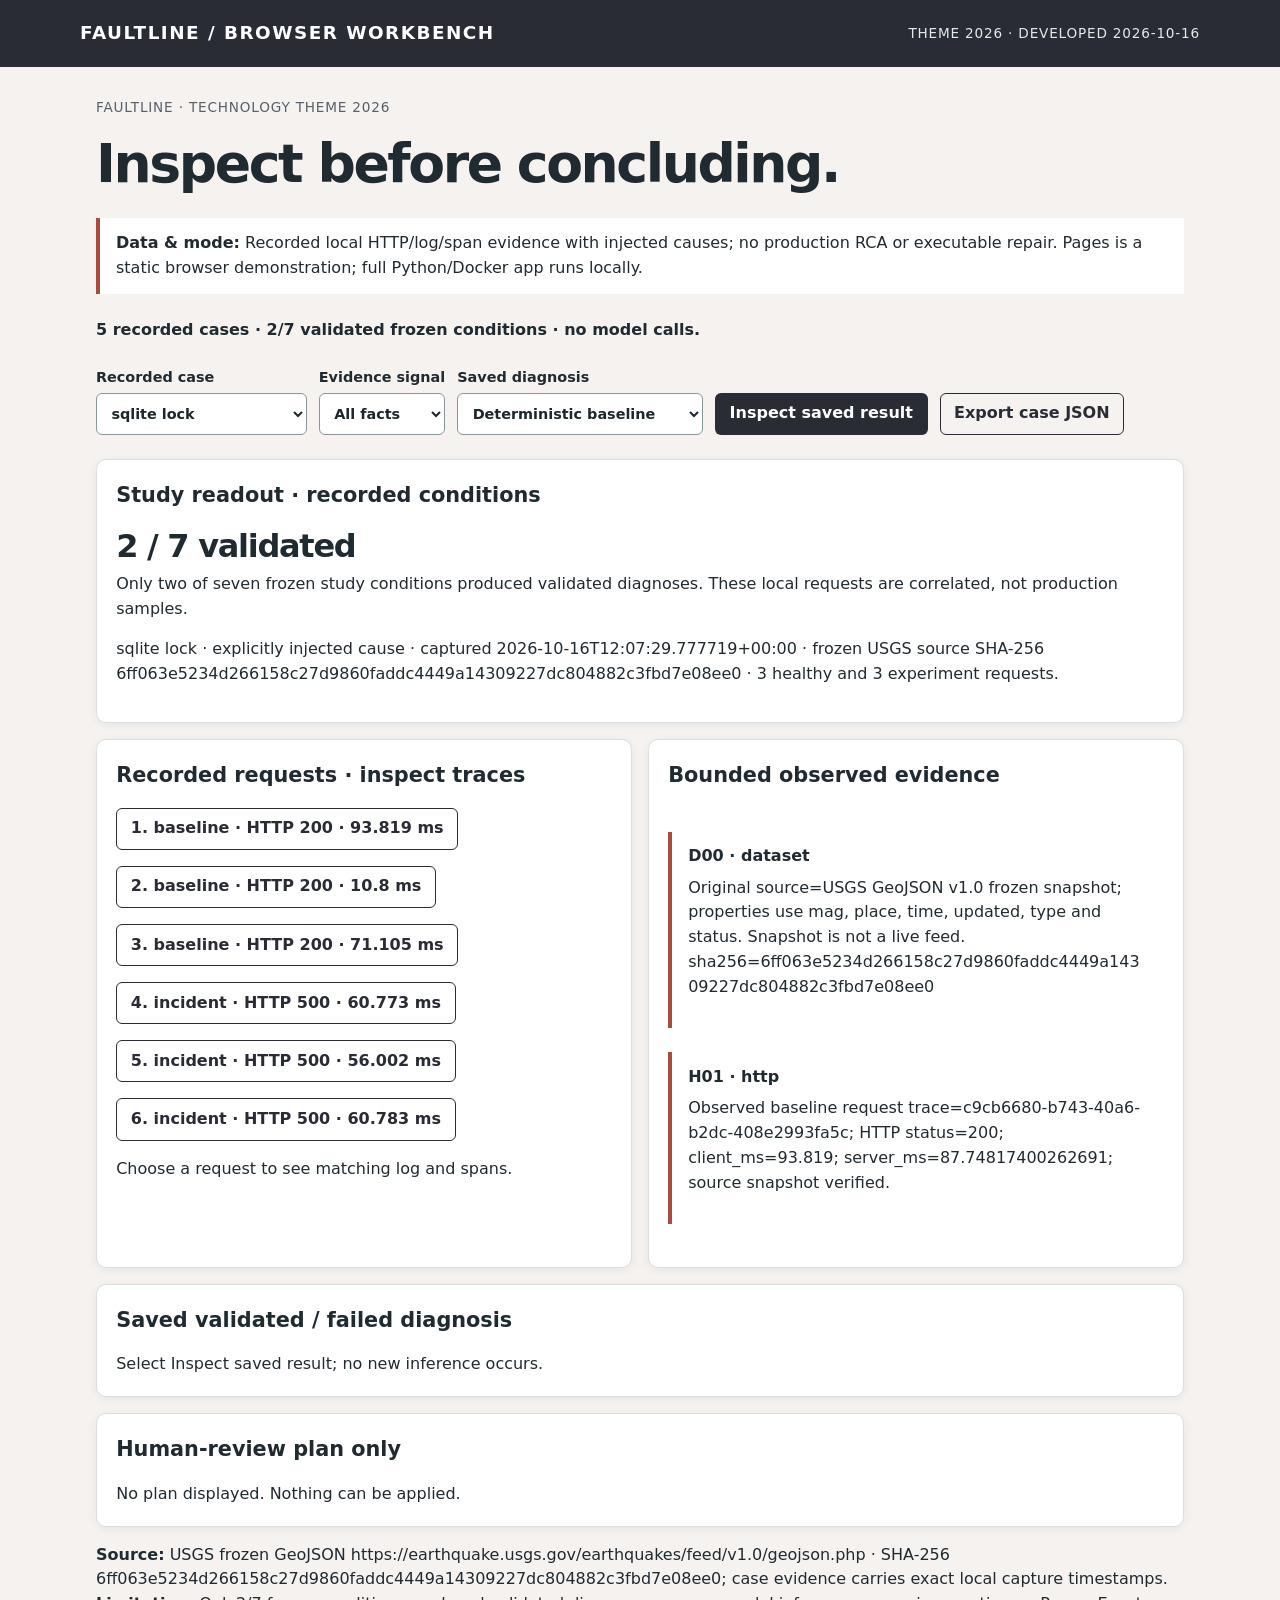
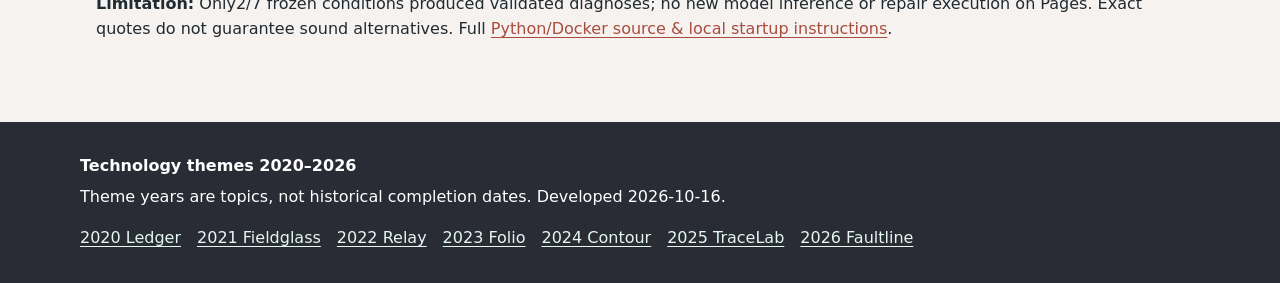
==== docs/index.html @ 8237dc5b "Build Faultline workbench with verified local app and Pages demo" ====
<!doctype html><html lang="en"><head><meta charset="utf-8"><meta name="viewport" content="width=device-width,initial-scale=1"><title>Faultline — browser demonstration</title><meta name="description" content="Recorded local HTTP/log/span evidence with injected causes; no production RCA or executable repair."><link rel="stylesheet" href="./style.css"><script src="./app.js" defer></script></head><body><a class="skip" href="#main">Skip to workbench</a><header class="top"><span class="brand">Faultline / browser workbench</span><span class="tag">Theme 2026 · Developed 2026-10-16</span></header><main id="main" class="shell"><p class="tag">Faultline · technology theme 2026</p><h1>Inspect before concluding.</h1><div class="disclosure"><strong>Data &amp; mode:</strong> Recorded local HTTP/log/span evidence with injected causes; no production RCA or executable repair. Pages is a static browser demonstration; full Python/Docker app runs locally.</div><p id="status" class="status" role="status">Loading fixture…</p><div class="controls" id="controls"></div><div class="grid" id="workspace"></div><p class="source"><strong>Source:</strong> <span id="source-attribution"></span> <strong>Limitation:</strong> Only2/7 frozen conditions produced validated diagnoses; no new model inference or repair execution on Pages. Exact quotes do not guarantee sound alternatives. Full <a href="https://github.com/skuraganti/2026-ai-incident-investigator">Python/Docker source &amp; local startup instructions</a>.</p></main><footer class="timeline-footer"><strong>Technology themes 2020–2026</strong><p>Theme years are topics, not historical completion dates. Developed 2026-10-16.</p><nav aria-label="Technology theme timeline"><a href="https://skuraganti.github.io/2020-personal-spending-tracker/">2020 Ledger</a> <a href="https://skuraganti.github.io/2021-live-earth-dashboard/">2021 Fieldglass</a> <a href="https://skuraganti.github.io/2022-data-pipeline-monitor/">2022 Relay</a> <a href="https://skuraganti.github.io/2023-private-ai-knowledge-engine/">2023 Folio</a> <a href="https://skuraganti.github.io/2024-ai-codebase-explorer/">2024 Contour</a> <a href="https://skuraganti.github.io/2025-ai-agent-evaluation-lab/">2025 TraceLab</a> <a href="https://skuraganti.github.io/2026-ai-incident-investigator/">2026 Faultline</a></nav></footer></body></html>
---- docs/style.css ----
:root{--accent:#aa4c3d;--dark:#292b35;--bg:#f5f2f0;--panel:#fff;--ink:#202a31;--muted:#56616a;--line:#d8dfdc}
*{box-sizing:border-box}html{scroll-behavior:smooth}body{margin:0;background:var(--bg,#f4f3ed);color:var(--ink,#202a31);font:16px/1.55 system-ui,-apple-system,"Segoe UI",sans-serif}a{color:var(--accent,#186c72);text-underline-offset:3px}a:focus-visible,button:focus-visible,input:focus-visible,select:focus-visible{outline:3px solid #b85825;outline-offset:3px}.skip{position:absolute;left:-9999px;top:0;padding:1rem;background:#fff;z-index:20}.skip:focus{left:1rem}.top{background:var(--dark,#19343a);color:#fff;padding:1.2rem max(1rem,calc((100vw - 1120px)/2));display:flex;align-items:center;justify-content:space-between;gap:1rem;flex-wrap:wrap}.top a{color:#fff}.brand{font-size:1.15rem;font-weight:800;letter-spacing:.08em;text-transform:uppercase}.tag{font-size:.85rem;letter-spacing:.06em;text-transform:uppercase;color:var(--muted,#5c6668)}.top .tag{color:#e0ebe8}.shell{max-width:1120px;margin:auto;padding:1.5rem 1rem 4rem}h1{font-size:clamp(2rem,5vw,3.35rem);letter-spacing:-.045em;line-height:1.12;margin:.25rem 0 .65rem}h2{font-size:1.3rem;margin:0 0 1rem}h3{font-size:1rem;margin:.3rem 0}p{margin:.4rem 0 1rem}.intro{max-width:760px;color:var(--muted,#5c6668)}.disclosure{border-left:4px solid var(--accent,#186c72);padding:.8rem 1rem;background:var(--panel,#fff);margin:1.5rem 0}.controls{display:flex;align-items:end;flex-wrap:wrap;gap:.75rem;margin:1.5rem 0}.controls label,.field{display:grid;gap:.25rem;font-weight:600;font-size:.9rem}.controls input,.controls select,input,select,button{font:inherit}input,select{min-height:42px;max-width:100%;padding:.45rem .65rem;border:1px solid #87979b;border-radius:6px;background:#fff;color:#1c272b}button{min-height:42px;padding:.48rem .85rem;background:var(--dark,#19343a);color:#fff;border:1px solid transparent;border-radius:6px;cursor:pointer;font-weight:650}button:hover{filter:brightness(1.18)}button:disabled{opacity:.55;cursor:not-allowed}.secondary{background:transparent;color:var(--dark,#19343a);border-color:var(--dark,#19343a)}.grid{display:grid;grid-template-columns:repeat(2,minmax(0,1fr));gap:1rem;margin:1rem 0}.panel{min-width:0;padding:1.2rem;background:var(--panel,#fff);border:1px solid var(--line,#d8dfdc);border-radius:10px;box-shadow:0 2px 10px #152c3010}.wide{grid-column:1/-1}.metric{font-size:2rem;letter-spacing:-.04em;font-weight:750;line-height:1.2}.muted,small{color:var(--muted,#5c6668)}.scroll{overflow:auto;max-height:440px}table{border-collapse:collapse;width:100%;font-size:.9rem}th{text-align:left;color:var(--muted,#5c6668);font-size:.8rem;text-transform:uppercase;letter-spacing:.035em}th,td{padding:.55rem .65rem;border-bottom:1px solid var(--line,#d8dfdc);vertical-align:top}tbody tr:hover{background:#eeeeea}td.num,th.num{font-variant-numeric:tabular-nums;text-align:right}.bars{display:grid;gap:.65rem}.bar-row{display:grid;grid-template-columns:minmax(80px,135px) 1fr auto;align-items:center;gap:.6rem;font-size:.87rem}.track{height:15px;background:#e4eae7;border-radius:4px;overflow:hidden}.fill{display:block;height:100%;min-width:2px;background:var(--accent,#186c72);border-radius:0 4px 4px 0}.bar-row:focus-visible{outline:2px solid #b85825}pre{font:12px/1.5 ui-monospace,SFMono-Regular,monospace;white-space:pre-wrap;overflow-wrap:anywhere;background:#15242a;color:#e8f1ed;padding:1rem;max-height:370px;overflow:auto;border-radius:6px}.list{padding-left:1.3rem}.list li{margin:.5rem 0}.timeline-footer{background:var(--dark,#19343a);color:#fff;padding:2rem max(1rem,calc((100vw - 1120px)/2))}.timeline-footer a{color:#e4f7f1}.timeline-footer nav{display:flex;flex-wrap:wrap;gap:.5rem 1rem}.timeline-footer p{max-width:800px}.status{min-height:1.5rem;font-weight:600}.error{color:#9b2721}.good{color:#14603e}.pill{display:inline-block;padding:.1rem .5rem;border-radius:100px;background:#e5eee9;font-size:.8rem;font-weight:650}.source{overflow-wrap:anywhere}.visually-hidden{position:absolute;clip:rect(0,0,0,0);width:1px;height:1px;overflow:hidden;white-space:nowrap}@media(max-width:700px){.grid{grid-template-columns:1fr}.bar-row{grid-template-columns:90px 1fr auto}.shell{padding-top:1rem}.top{padding:1rem}.controls>*{flex:1 1 145px}.scroll{max-height:350px}}@media(max-width:390px){.metric{font-size:1.65rem}.bar-row{grid-template-columns:75px 1fr auto;font-size:.76rem}th,td{padding:.4rem}}@media(prefers-reduced-motion:reduce){html{scroll-behavior:auto}*{animation-duration:.01ms!important;transition-duration:.01ms!important}}

/* Keep source hashes, evidence IDs and long document titles within narrow screens. */
body{overflow-wrap:anywhere}.controls>*{min-width:0;max-width:100%}.controls select,.controls input:not([type=checkbox]):not([type=range]){min-width:0;width:100%}.controls label{overflow-wrap:anywhere}.panel table{max-width:100%}svg [role=button]:focus-visible{stroke:#9b351f;stroke-width:4;outline:2px solid #9b351f;outline-offset:3px}
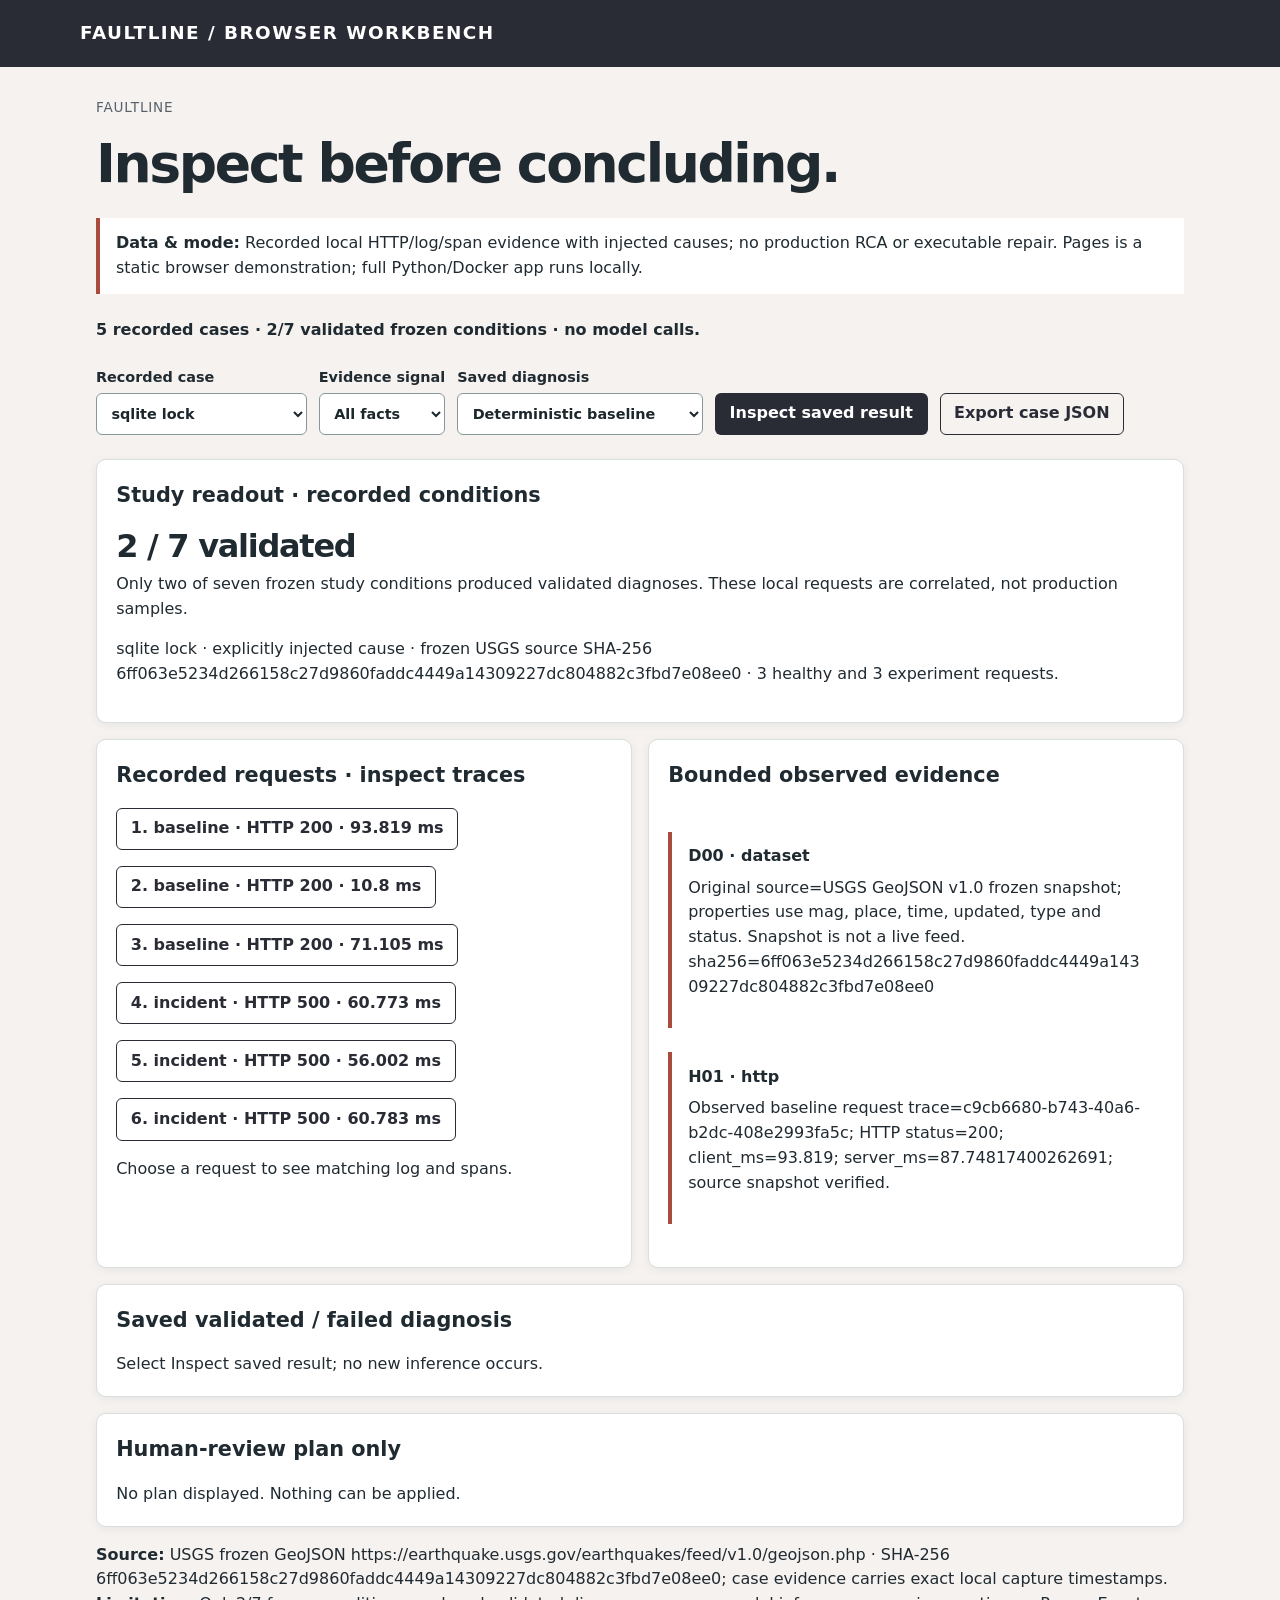
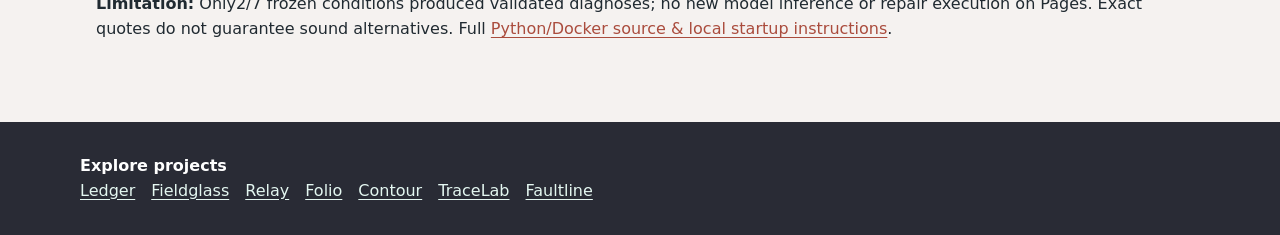
==== commit 0b456e15: "Use yearless project identity and simplify date presentation" ====
--- a/docs/index.html
+++ b/docs/index.html
@@ -1 +1 @@
-<!doctype html><html lang="en"><head><meta charset="utf-8"><meta name="viewport" content="width=device-width,initial-scale=1"><title>Faultline — browser demonstration</title><meta name="description" content="Recorded local HTTP/log/span evidence with injected causes; no production RCA or executable repair."><link rel="stylesheet" href="./style.css"><script src="./app.js" defer></script></head><body><a class="skip" href="#main">Skip to workbench</a><header class="top"><span class="brand">Faultline / browser workbench</span><span class="tag">Theme 2026 · Developed 2026-10-16</span></header><main id="main" class="shell"><p class="tag">Faultline · technology theme 2026</p><h1>Inspect before concluding.</h1><div class="disclosure"><strong>Data &amp; mode:</strong> Recorded local HTTP/log/span evidence with injected causes; no production RCA or executable repair. Pages is a static browser demonstration; full Python/Docker app runs locally.</div><p id="status" class="status" role="status">Loading fixture…</p><div class="controls" id="controls"></div><div class="grid" id="workspace"></div><p class="source"><strong>Source:</strong> <span id="source-attribution"></span> <strong>Limitation:</strong> Only2/7 frozen conditions produced validated diagnoses; no new model inference or repair execution on Pages. Exact quotes do not guarantee sound alternatives. Full <a href="https://github.com/skuraganti/2026-ai-incident-investigator">Python/Docker source &amp; local startup instructions</a>.</p></main><footer class="timeline-footer"><strong>Technology themes 2020–2026</strong><p>Theme years are topics, not historical completion dates. Developed 2026-10-16.</p><nav aria-label="Technology theme timeline"><a href="https://skuraganti.github.io/2020-personal-spending-tracker/">2020 Ledger</a> <a href="https://skuraganti.github.io/2021-live-earth-dashboard/">2021 Fieldglass</a> <a href="https://skuraganti.github.io/2022-data-pipeline-monitor/">2022 Relay</a> <a href="https://skuraganti.github.io/2023-private-ai-knowledge-engine/">2023 Folio</a> <a href="https://skuraganti.github.io/2024-ai-codebase-explorer/">2024 Contour</a> <a href="https://skuraganti.github.io/2025-ai-agent-evaluation-lab/">2025 TraceLab</a> <a href="https://skuraganti.github.io/2026-ai-incident-investigator/">2026 Faultline</a></nav></footer></body></html>
+<!doctype html><html lang="en"><head><meta charset="utf-8"><meta name="viewport" content="width=device-width,initial-scale=1"><title>Faultline — browser demonstration</title><meta name="description" content="Recorded local HTTP/log/span evidence with injected causes; no production RCA or executable repair."><link rel="stylesheet" href="./style.css"><script src="./app.js" defer></script></head><body><a class="skip" href="#main">Skip to workbench</a><header class="top"><span class="brand">Faultline / browser workbench</span></header><main id="main" class="shell"><p class="tag">Faultline</p><h1>Inspect before concluding.</h1><div class="disclosure"><strong>Data &amp; mode:</strong> Recorded local HTTP/log/span evidence with injected causes; no production RCA or executable repair. Pages is a static browser demonstration; full Python/Docker app runs locally.</div><p id="status" class="status" role="status">Loading fixture…</p><div class="controls" id="controls"></div><div class="grid" id="workspace"></div><p class="source"><strong>Source:</strong> <span id="source-attribution"></span> <strong>Limitation:</strong> Only2/7 frozen conditions produced validated diagnoses; no new model inference or repair execution on Pages. Exact quotes do not guarantee sound alternatives. Full <a href="https://github.com/skuraganti/ai-incident-investigator">Python/Docker source &amp; local startup instructions</a>.</p></main><footer class="timeline-footer"><strong>Explore projects</strong><nav aria-label="Portfolio projects"><a href="https://skuraganti.github.io/personal-spending-tracker/">Ledger</a> <a href="https://skuraganti.github.io/live-earth-dashboard/">Fieldglass</a> <a href="https://skuraganti.github.io/data-pipeline-monitor/">Relay</a> <a href="https://skuraganti.github.io/private-ai-knowledge-engine/">Folio</a> <a href="https://skuraganti.github.io/ai-codebase-explorer/">Contour</a> <a href="https://skuraganti.github.io/ai-agent-evaluation-lab/">TraceLab</a> <a href="https://skuraganti.github.io/ai-incident-investigator/">Faultline</a></nav></footer></body></html>
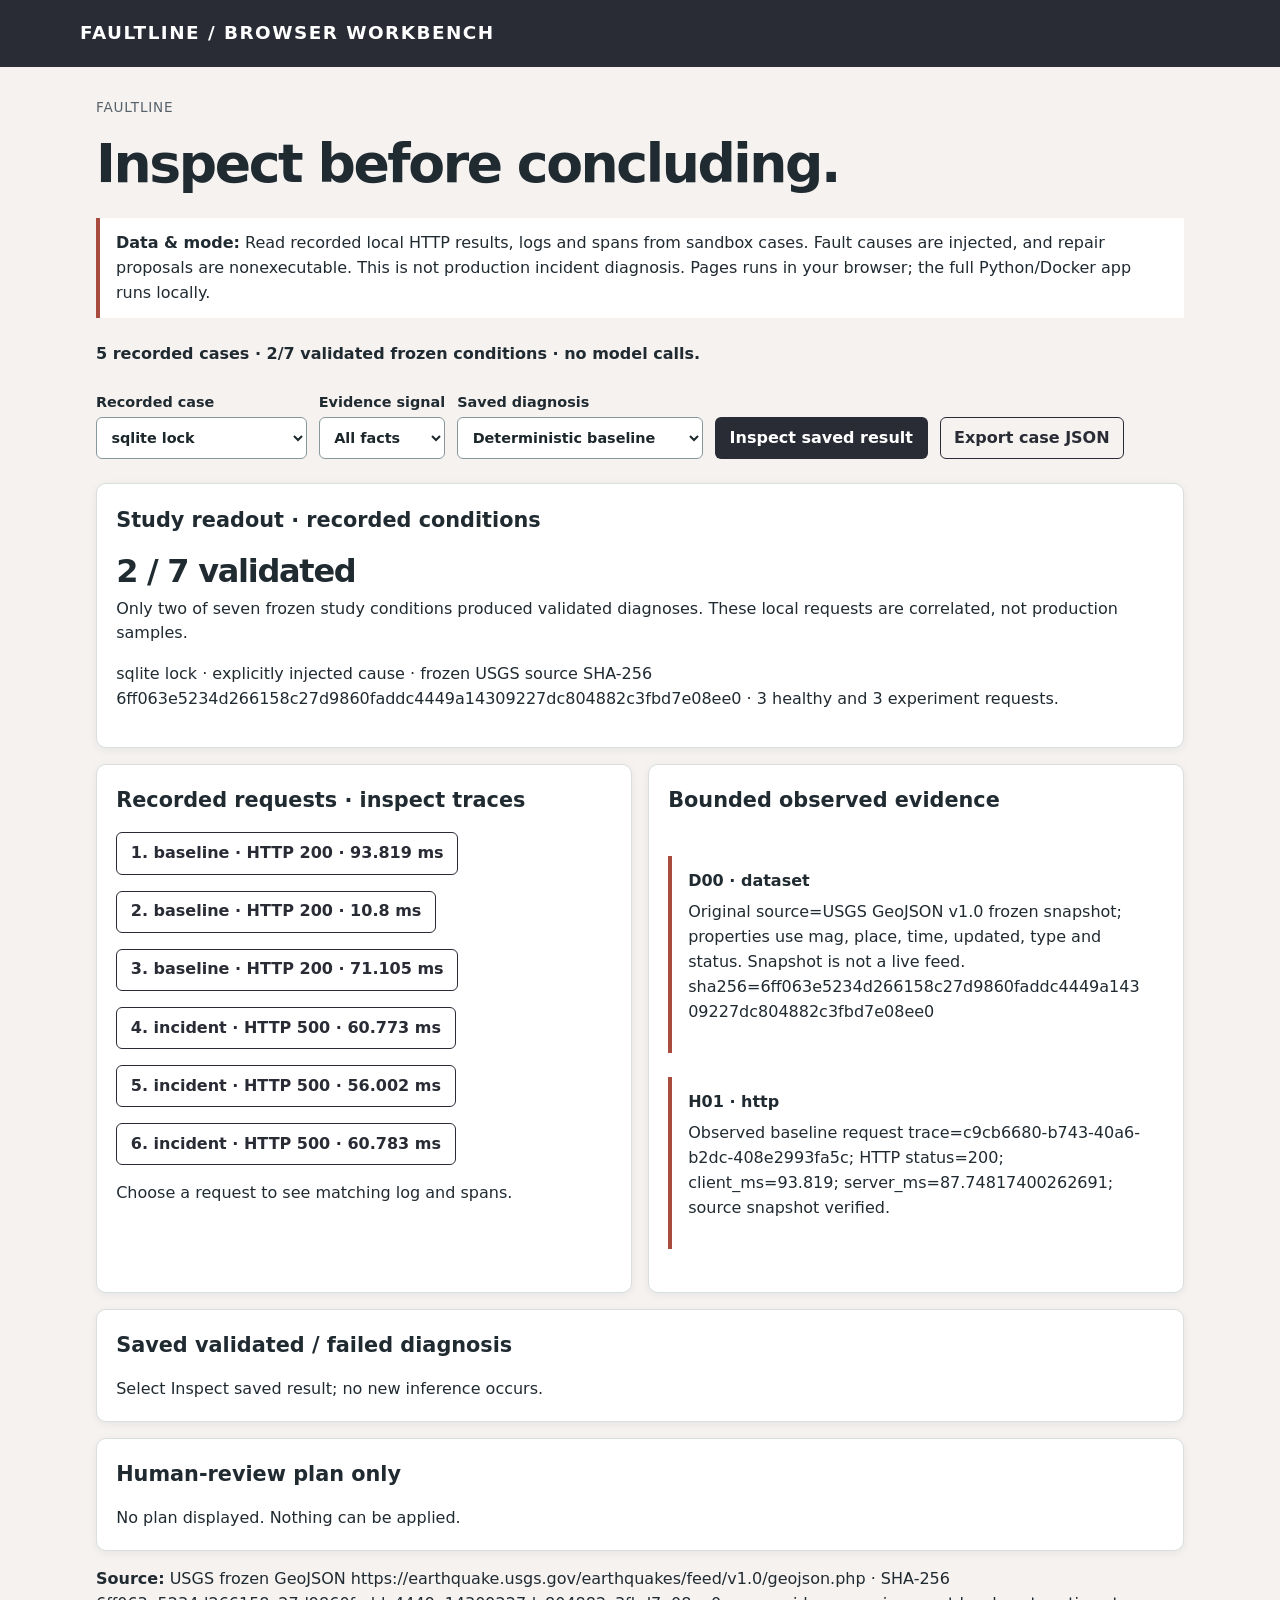
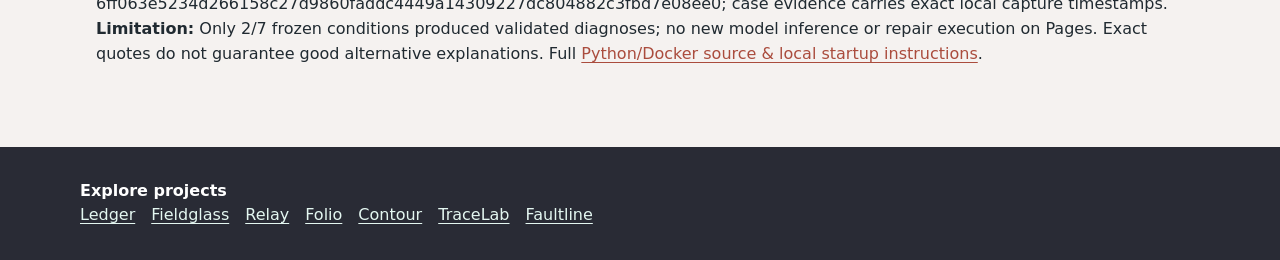
==== commit bf2d325b: "Clarify project introductions and visitor guidance" ====
--- a/docs/index.html
+++ b/docs/index.html
@@ -1 +1 @@
-<!doctype html><html lang="en"><head><meta charset="utf-8"><meta name="viewport" content="width=device-width,initial-scale=1"><title>Faultline — browser demonstration</title><meta name="description" content="Recorded local HTTP/log/span evidence with injected causes; no production RCA or executable repair."><link rel="stylesheet" href="./style.css"><script src="./app.js" defer></script></head><body><a class="skip" href="#main">Skip to workbench</a><header class="top"><span class="brand">Faultline / browser workbench</span></header><main id="main" class="shell"><p class="tag">Faultline</p><h1>Inspect before concluding.</h1><div class="disclosure"><strong>Data &amp; mode:</strong> Recorded local HTTP/log/span evidence with injected causes; no production RCA or executable repair. Pages is a static browser demonstration; full Python/Docker app runs locally.</div><p id="status" class="status" role="status">Loading fixture…</p><div class="controls" id="controls"></div><div class="grid" id="workspace"></div><p class="source"><strong>Source:</strong> <span id="source-attribution"></span> <strong>Limitation:</strong> Only2/7 frozen conditions produced validated diagnoses; no new model inference or repair execution on Pages. Exact quotes do not guarantee sound alternatives. Full <a href="https://github.com/skuraganti/ai-incident-investigator">Python/Docker source &amp; local startup instructions</a>.</p></main><footer class="timeline-footer"><strong>Explore projects</strong><nav aria-label="Portfolio projects"><a href="https://skuraganti.github.io/personal-spending-tracker/">Ledger</a> <a href="https://skuraganti.github.io/live-earth-dashboard/">Fieldglass</a> <a href="https://skuraganti.github.io/data-pipeline-monitor/">Relay</a> <a href="https://skuraganti.github.io/private-ai-knowledge-engine/">Folio</a> <a href="https://skuraganti.github.io/ai-codebase-explorer/">Contour</a> <a href="https://skuraganti.github.io/ai-agent-evaluation-lab/">TraceLab</a> <a href="https://skuraganti.github.io/ai-incident-investigator/">Faultline</a></nav></footer></body></html>
+<!doctype html><html lang="en"><head><meta charset="utf-8"><meta name="viewport" content="width=device-width,initial-scale=1"><title>Faultline — browser demonstration</title><meta name="description" content="Recorded local HTTP/log/span evidence with injected causes; no production RCA or executable repair."><link rel="stylesheet" href="./style.css"><script src="./app.js" defer></script></head><body><a class="skip" href="#main">Skip to workbench</a><header class="top"><span class="brand">Faultline / browser workbench</span></header><main id="main" class="shell"><p class="tag">Faultline</p><h1>Inspect before concluding.</h1><div class="disclosure"><strong>Data &amp; mode:</strong> Read recorded local HTTP results, logs and spans from sandbox cases. Fault causes are injected, and repair proposals are nonexecutable. This is not production incident diagnosis. Pages runs in your browser; the full Python/Docker app runs locally.</div><p id="status" class="status" role="status">Loading fixture…</p><div class="controls" id="controls"></div><div class="grid" id="workspace"></div><p class="source"><strong>Source:</strong> <span id="source-attribution"></span> <strong>Limitation:</strong> Only 2/7 frozen conditions produced validated diagnoses; no new model inference or repair execution on Pages. Exact quotes do not guarantee good alternative explanations. Full <a href="https://github.com/skuraganti/ai-incident-investigator">Python/Docker source &amp; local startup instructions</a>.</p></main><footer class="timeline-footer"><strong>Explore projects</strong><nav aria-label="Portfolio projects"><a href="https://skuraganti.github.io/personal-spending-tracker/">Ledger</a> <a href="https://skuraganti.github.io/live-earth-dashboard/">Fieldglass</a> <a href="https://skuraganti.github.io/data-pipeline-monitor/">Relay</a> <a href="https://skuraganti.github.io/private-ai-knowledge-engine/">Folio</a> <a href="https://skuraganti.github.io/ai-codebase-explorer/">Contour</a> <a href="https://skuraganti.github.io/ai-agent-evaluation-lab/">TraceLab</a> <a href="https://skuraganti.github.io/ai-incident-investigator/">Faultline</a></nav></footer></body></html>
